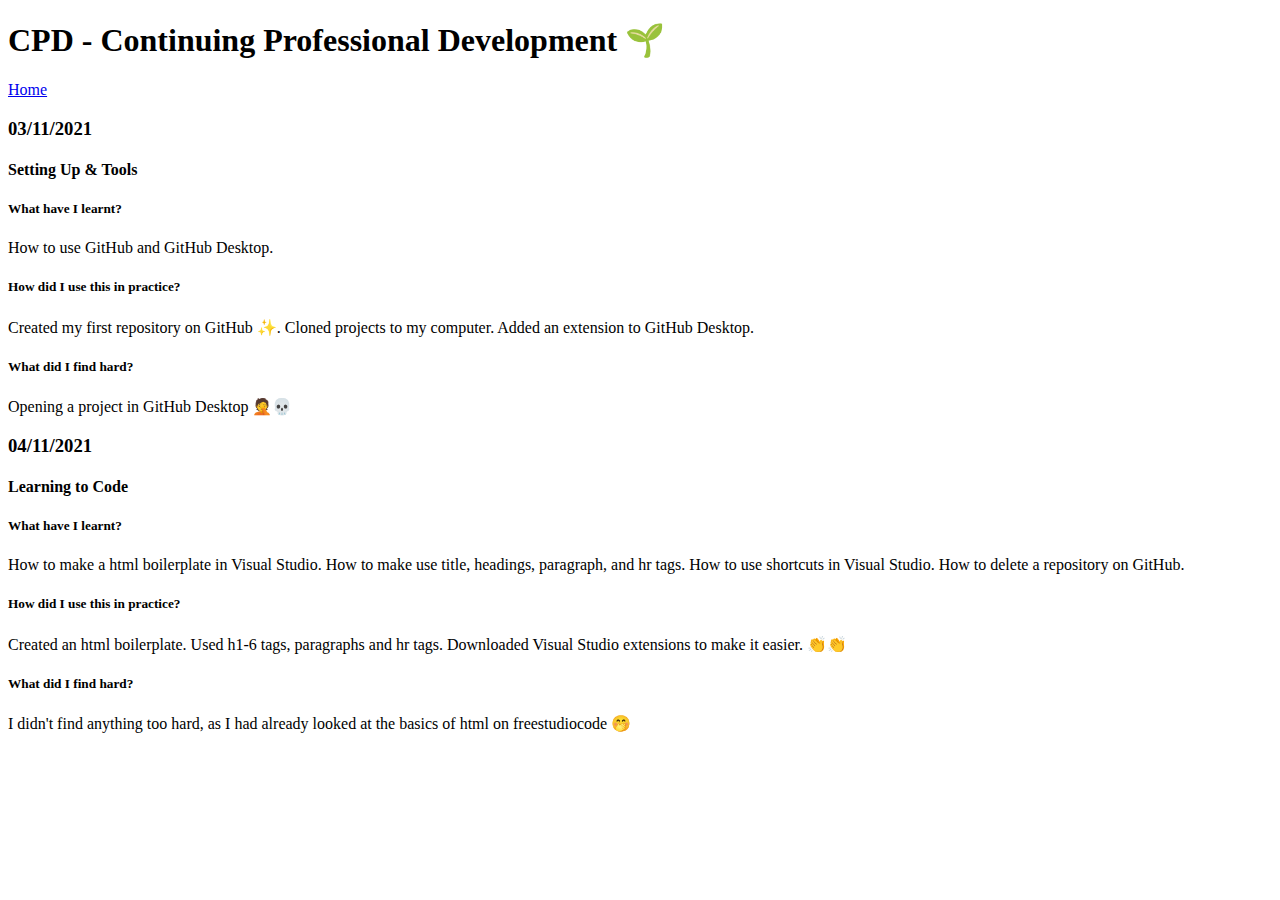
==== CPD/index.html @ 438d3379 "Update CPD" ====
<!DOCTYPE html>
<html lang="en">
<head>
  <meta charset="UTF-8">
  <meta http-equiv="X-UA-Compatible" content="IE=edge">
  <meta name="viewport" content="width=device-width, initial-scale=1.0">
  <title>&#11088; Ella's CPD &#11088;</title>
  <link rel="preconnect" href="https://fonts.gstatic.com">
  <link href="https://fonts.googleapis.com/css2?family=Lexend+Deca&display=swap" rel="stylesheet">
  <link rel="stylesheet" href="../assets/styles/base.css">
</head>
<body>

  <header>
    <h1>CPD - Continuing Professional Development &#127793;</h1>
    <nav>
      <a href="../index.html">Home</a>
    </nav>
  </header>

  <article>
    <h3>03/11/2021</h3>
    <h4>Setting Up & Tools</h4>
    <h5>What have I learnt?</h5>
    <p>How to use GitHub and GitHub Desktop.</p>
    <h5>How did I use this in practice?</h5>
    <p>Created my first repository on GitHub &#10024;. Cloned projects to my computer. Added an extension to GitHub Desktop.</p>
    <h5>What did I find hard?</h5>
    <p>Opening a project in GitHub Desktop &#129318;&#128128;</p>
  </article>

  <article>
    <h3>04/11/2021</h3>
    <h4>Learning to Code</h4>
    <h5>What have I learnt?</h5>
    <p>How to make a html boilerplate in Visual Studio. How to make use title, headings, paragraph, and hr tags. How to use shortcuts in Visual Studio. How to delete a repository on GitHub.</p>
    <h5>How did I use this in practice?</h5>
    <p>Created an html boilerplate. Used h1-6 tags, paragraphs and hr tags. Downloaded Visual Studio extensions to make it easier. &#128079;&#128079;</p>
    <h5>What did I find hard?</h5>
    <p>I didn't find anything too hard, as I had already looked at the basics of html on freestudiocode &#129325;</p>
  </article>

</body>
</html>
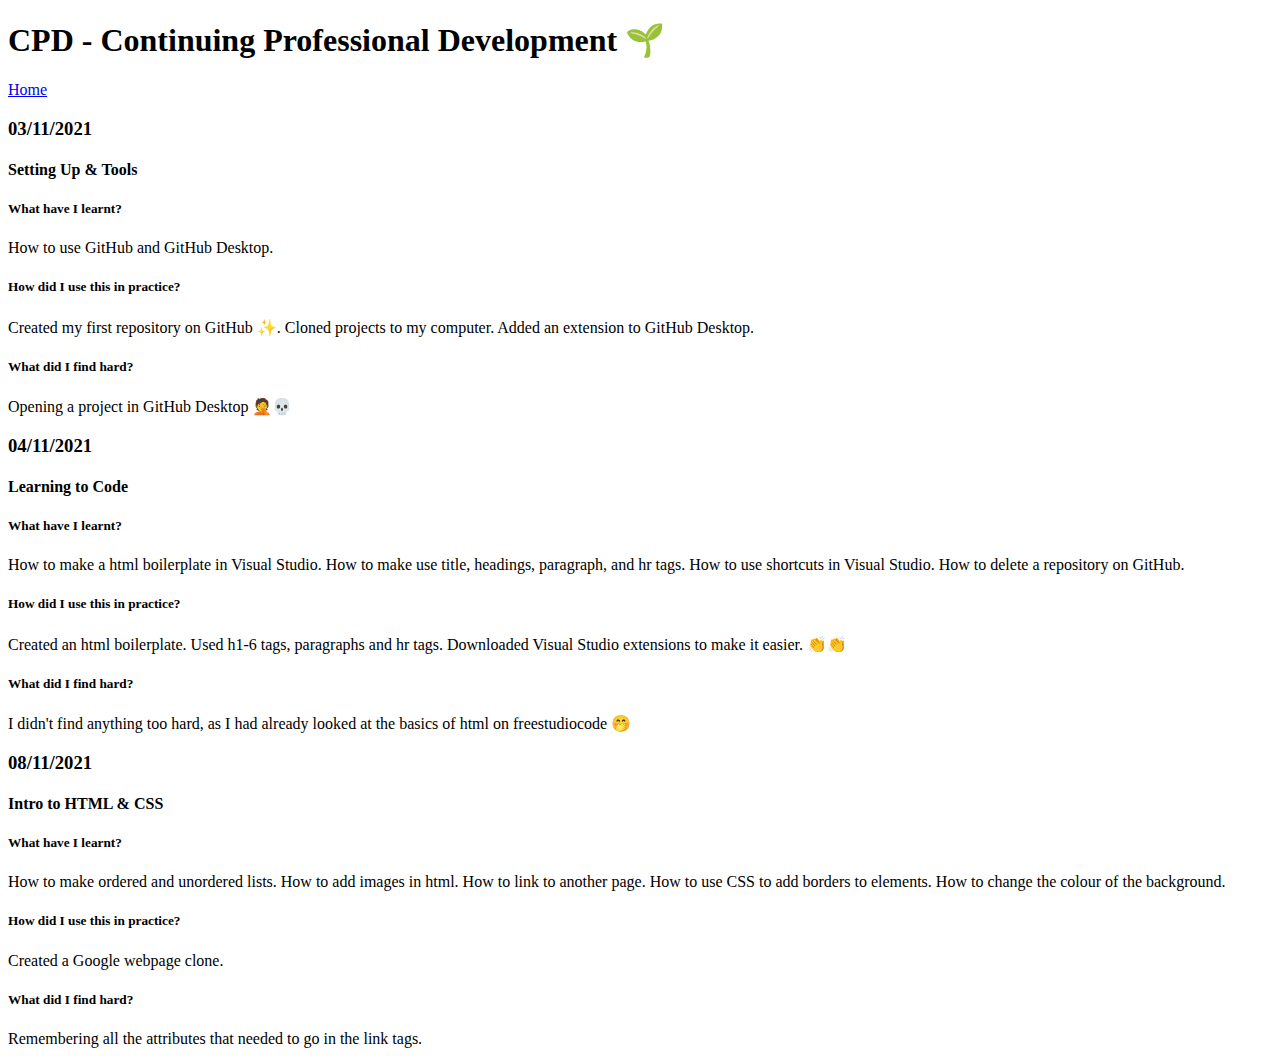
==== commit 445d9953: "Update index.html" ====
--- a/CPD/index.html
+++ b/CPD/index.html
@@ -40,5 +40,16 @@
     <p>I didn't find anything too hard, as I had already looked at the basics of html on freestudiocode &#129325;</p>
   </article>
 
+  <article>
+    <h3>08/11/2021</h3>
+    <h4>Intro to HTML & CSS</h4>
+    <h5>What have I learnt?</h5>
+    <p>How to make ordered and unordered lists. How to add images in html. How to link to another page. How to use CSS to add borders to elements. How to change the colour of the background.</p>
+    <h5>How did I use this in practice?</h5>
+    <p>Created a Google webpage clone.</p>
+    <h5>What did I find hard?</h5>
+    <p>Remembering all the attributes that needed to go in the link tags.</p>
+  </article>
+
 </body>
 </html>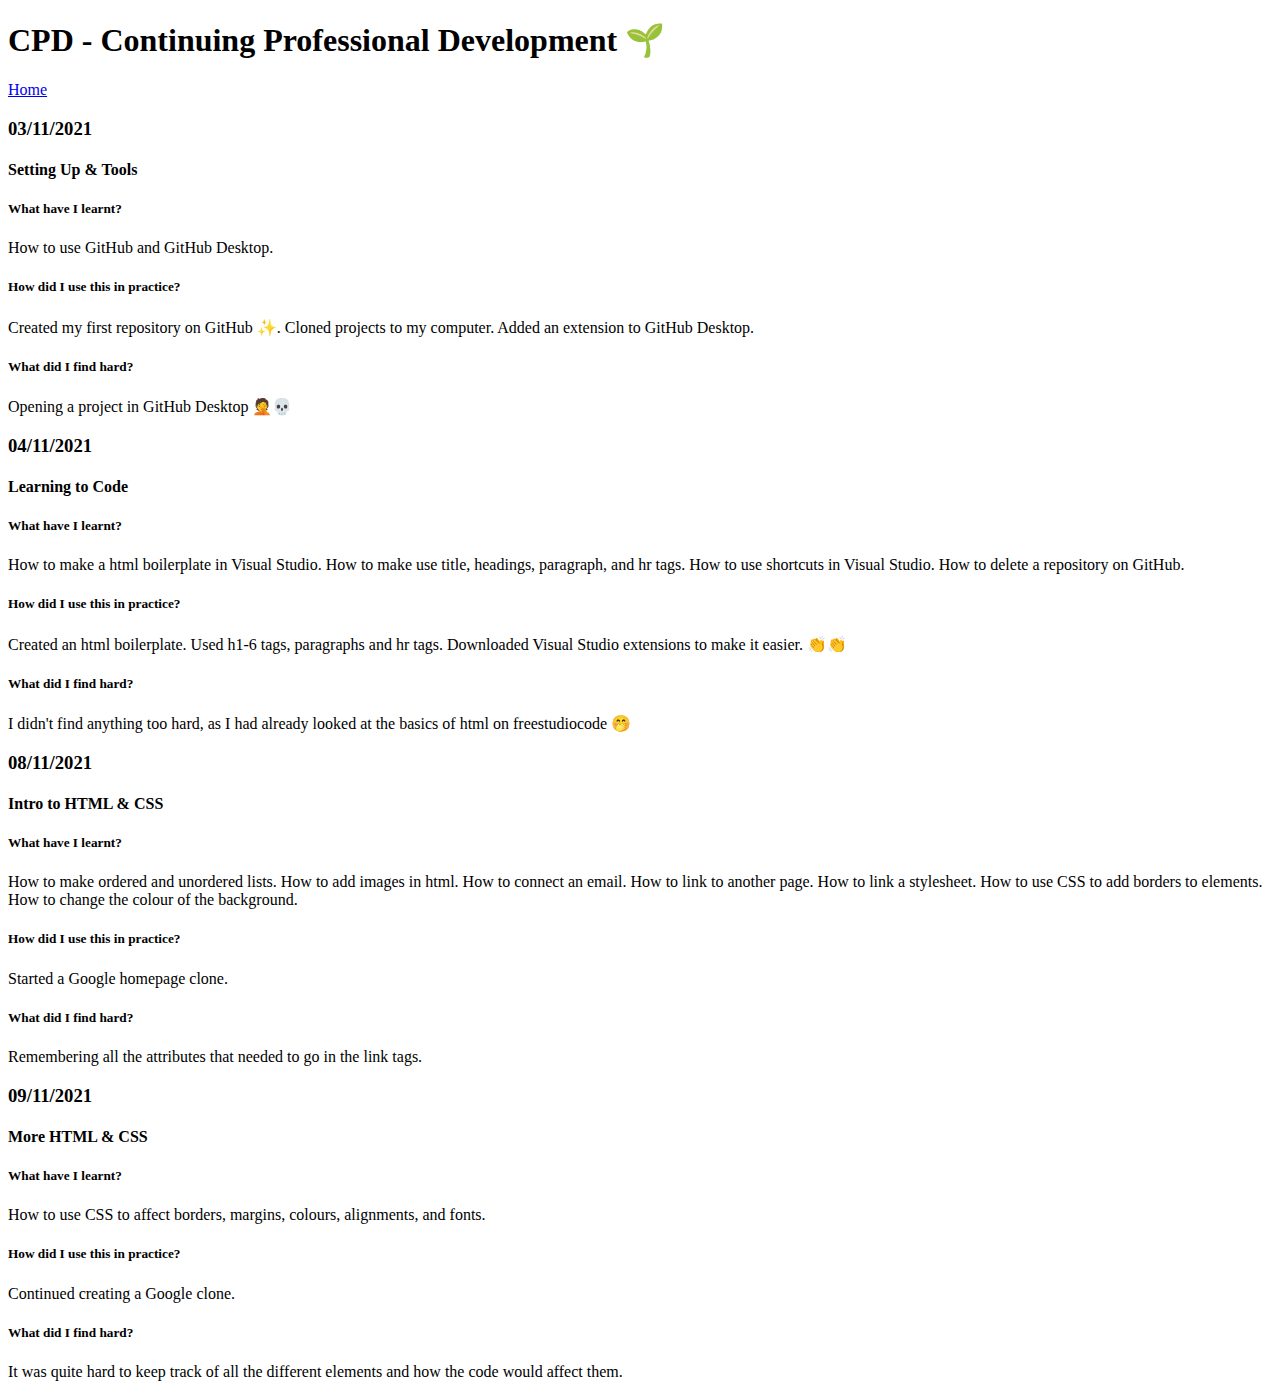
==== commit 6d950cfc: "Update index.html" ====
--- a/CPD/index.html
+++ b/CPD/index.html
@@ -44,12 +44,23 @@
     <h3>08/11/2021</h3>
     <h4>Intro to HTML & CSS</h4>
     <h5>What have I learnt?</h5>
-    <p>How to make ordered and unordered lists. How to add images in html. How to link to another page. How to use CSS to add borders to elements. How to change the colour of the background.</p>
+    <p>How to make ordered and unordered lists. How to add images in html. How to connect an email. How to link to another page. How to link a stylesheet. How to use CSS to add borders to elements. How to change the colour of the background.</p>
     <h5>How did I use this in practice?</h5>
-    <p>Created a Google webpage clone.</p>
+    <p>Started a Google homepage clone.</p>
     <h5>What did I find hard?</h5>
     <p>Remembering all the attributes that needed to go in the link tags.</p>
   </article>
 
+  <article>
+    <h3>09/11/2021</h3>
+    <h4>More HTML & CSS</h4>
+    <h5>What have I learnt?</h5>
+    <p>How to use CSS to affect borders, margins, colours, alignments, and fonts.</p>
+    <h5>How did I use this in practice?</h5>
+    <p>Continued creating a Google clone.</p>
+    <h5>What did I find hard?</h5>
+    <p>It was quite hard to keep track of all the different elements and how the code would affect them.</p>
+  </article>
+
 </body>
 </html>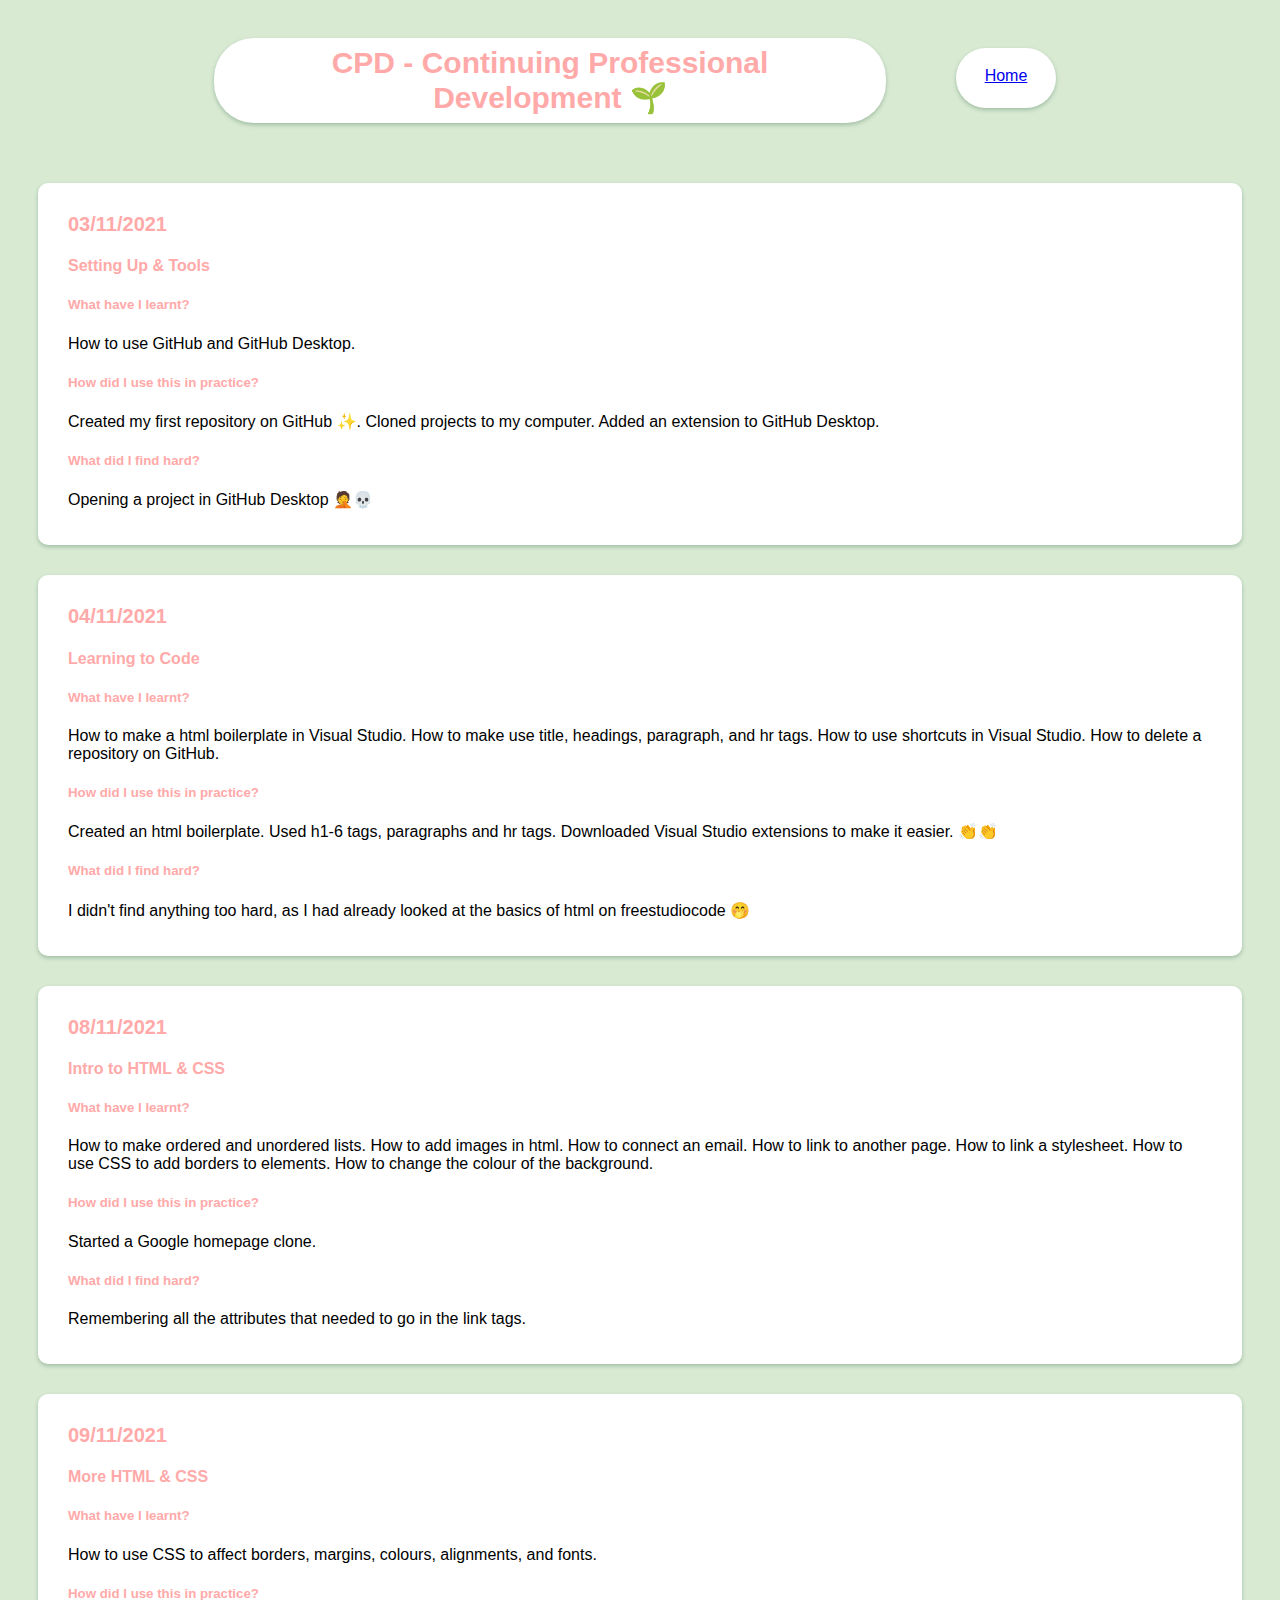
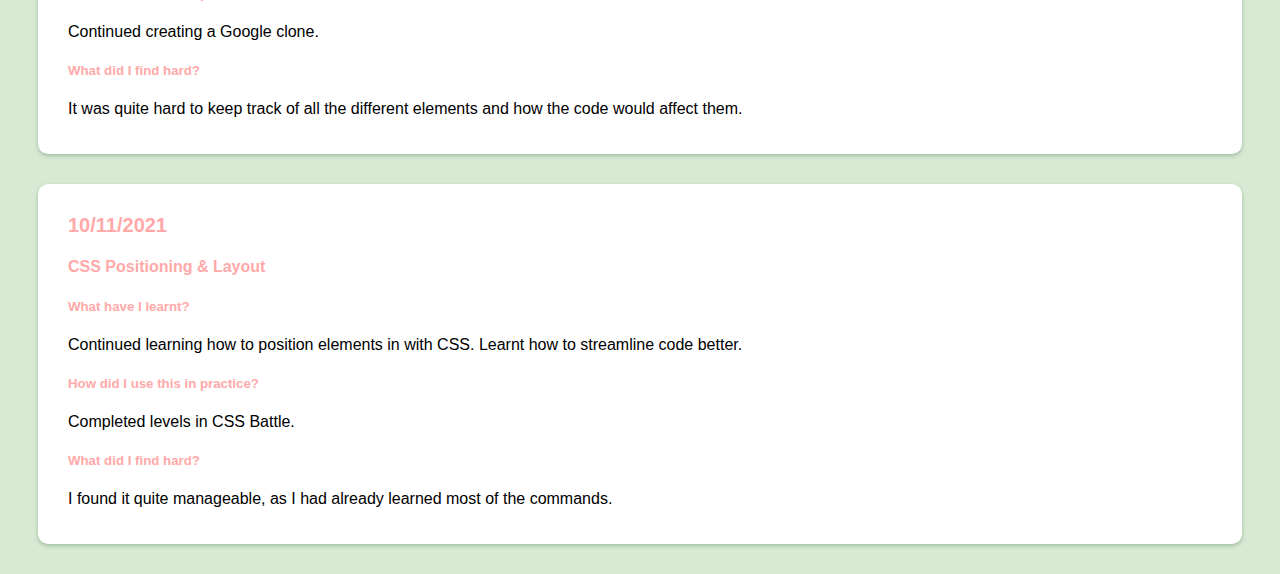
==== commit 2021328a: "Update index.html" ====
--- a/CPD/index.html
+++ b/CPD/index.html
@@ -1,13 +1,14 @@
 <!DOCTYPE html>
 <html lang="en">
+
 <head>
   <meta charset="UTF-8">
   <meta http-equiv="X-UA-Compatible" content="IE=edge">
   <meta name="viewport" content="width=device-width, initial-scale=1.0">
   <title>&#11088; Ella's CPD &#11088;</title>
-  <link rel="preconnect" href="https://fonts.gstatic.com">
-  <link href="https://fonts.googleapis.com/css2?family=Lexend+Deca&display=swap" rel="stylesheet">
-  <link rel="stylesheet" href="../assets/styles/base.css">
+  <!-- <link rel="preconnect" href="https://fonts.gstatic.com"> -->
+  <!-- <link href="https://fonts.googleapis.com/css2?family=Lexend+Deca&display=swap" rel="stylesheet"> -->
+  <!-- <link rel="stylesheet" href="../assets/styles/base.css"> -->
 </head>
 <body>
 
@@ -62,5 +63,75 @@
     <p>It was quite hard to keep track of all the different elements and how the code would affect them.</p>
   </article>
 
+  <article>
+    <h3>10/11/2021</h3>
+    <h4>CSS Positioning & Layout</h4>
+    <h5>What have I learnt?</h5>
+    <p>Continued learning how to position elements in with CSS. Learnt how to streamline code better.</p>
+    <h5>How did I use this in practice?</h5>
+    <p>Completed levels in CSS Battle.</p>
+    <h5>What did I find hard?</h5>
+    <p>I found it quite manageable, as I had already learned most of the commands.</p>
+  </article>
+
+
+  <style>
+    header {
+      justify-content: center;
+      border-color: 2px solid rgb(138, 0, 138);
+      display: flex;
+      justify-content: center;
+    }
+    h1 {
+      font-size: 30px;
+      color: rgb(255, 169, 169);
+      background-color: white;
+      width: 50%;
+      padding: 8px 20px;
+      border-radius: 40px;
+      text-align: center;
+      margin: 30px;
+      box-shadow: 0 2px 4px rgba(97, 141, 111, 0.473);
+    }
+    nav {
+      background-color: white;
+      border-radius: 40px;
+      width: 100px;
+      height: 60px;
+      margin: 40px;
+      box-shadow: 0 2px 4px rgba(97, 141, 111, 0.473);
+      display: flex;
+      justify-content: center;
+      align-content: center;
+    }
+    a {
+      display: flex;
+      justify-content: center;
+      align-content: center;
+      padding-top: 19px;
+    }
+    body {
+      background-color: #d9ead3;
+      font-family: Arial, Helvetica, sans-serif;
+    }
+    article {
+      background-color: white;
+      padding: 10px 30px 20px 30px;
+      border-radius: 10px;
+      margin: 30px;
+      box-shadow: 0 2px 4px rgba(97, 141, 111, 0.473);
+    }
+    h3 {
+      font-size: 20px;
+      color: rgb(255, 169, 169);
+    }
+    h4 {
+      color: rgb(255, 169, 169);
+    }
+    h5 {
+      color: rgb(255, 169, 169);
+    }
+  </style>
+
 </body>
 </html>